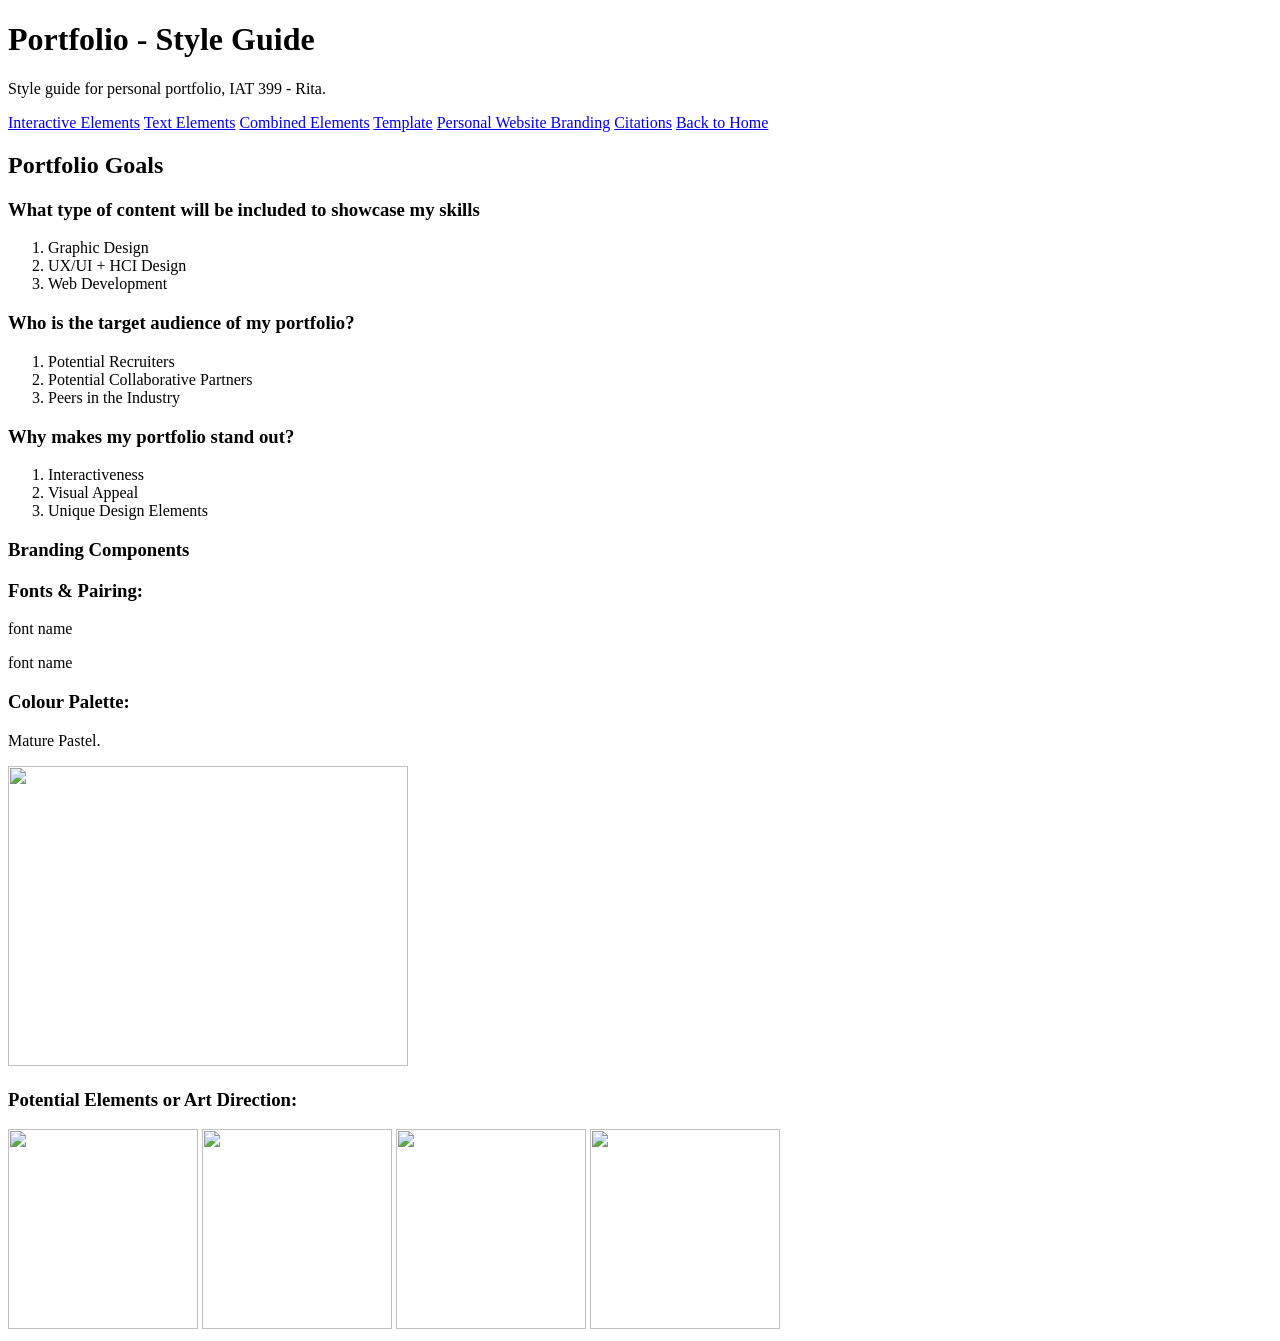
==== brand.html @ e4c57975 "update: initial set up for style guide htmls with navigation and file setup . Brand overview partial" ====
<!DOCTYPE html>
<html lang="en">

  <head>

    <meta name="viewport" content="width=device-width, initial-scale=1.0">
    <meta charset="utf-8">
    <title>Portfolio - Style Guide</title>

    <link href="css/main.css" rel="stylesheet">

  </head>

    <body class="style-guide-page">
    <header>
      <h1 class="styleT">Portfolio - Style Guide</h1>

      <p class="styleT">Style guide for personal portfolio, IAT 399 - Rita.</p>

      <nav>     
        <a href="interactiveEl.html">Interactive Elements</a>
        <a href="textEl.html">Text Elements</a>
        <a href="combinedEl.html">Combined Elements</a>
        <a href="template.html">Template</a>
        <a href="brand.html">Personal Website Branding</a> 
        <a href="citations.html">Citations</a>
        <a href="index.html">Back to Home</a>
      </nav>

    </header>

    <!--WEBSITE BRANDING-->
    <h2>Portfolio Goals</h2>
    <h3>What type of content will be included to showcase my skills</h3>
    <ol>
      <li>Graphic Design</li>
      <li>UX/UI + HCI Design</li>
      <li>Web Development</li>
    </ol>

    <h3>Who is the target audience of my portfolio?</h3>
    <ol>
      <li>Potential Recruiters</li>
      <li>Potential Collaborative Partners</li>
      <li>Peers in the Industry</li>
    </ol>

    <h3>Why makes my portfolio stand out?</h3>
    <ol>
      <li>Interactiveness</li>
      <li>Visual Appeal</li>
      <li>Unique Design Elements</li>
    </ol>

    <h3>Branding Components</h3>
    <h3>Fonts & Pairing:</h3>
        <p class = "label">font name</p>
        <p class = "text-area">font name</p>

    <h3>Colour Palette:</h3>
        <p>Mature Pastel.</p>
        <a> <img src = "img/" height = "300" width="400" alt = ""> </a>


    <h3>Potential Elements or Art Direction:</h3>
          <a> <img src = "img/" height = "200" width="190" alt = ""> </a>
          <a> <img src = "img/" height = "200" width="190" alt = ""> </a>
          <a> <img src = "img/" height = "200" width="190" alt = ""> </a>
          <a> <img src = "img/" height = "200" width="190" alt = ""> </a>
    
    </body>
</html>
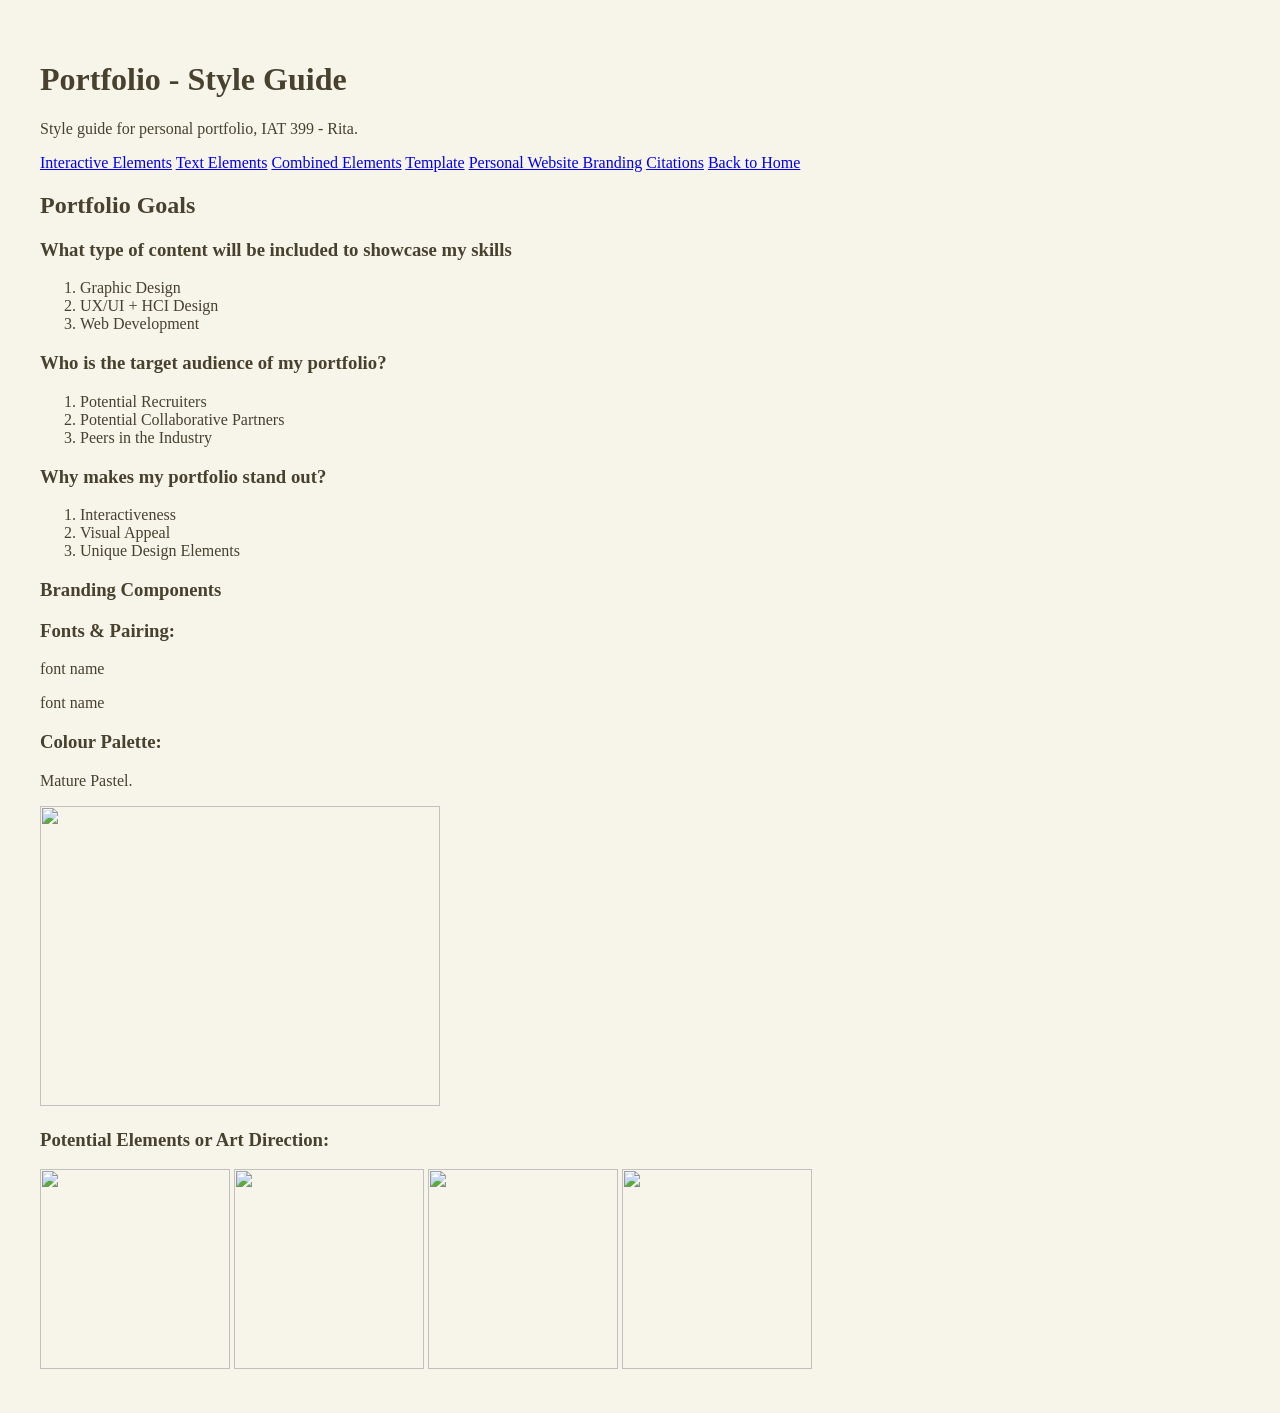
==== commit c2d233f4: "update: text element page added html. All html changed to correct css page link. Style guide css add" ====
--- a/brand.html
+++ b/brand.html
@@ -7,7 +7,7 @@
     <meta charset="utf-8">
     <title>Portfolio - Style Guide</title>
 
-    <link href="css/main.css" rel="stylesheet">
+    <link href="css/styleGuide.css" rel="stylesheet">
 
   </head>
 
--- a/css/styleGuide.css
+++ b/css/styleGuide.css
@@ -0,0 +1,43 @@
+
+/*fonts*/
+@font-face {
+  font-family:Impact, Haettenschweiler, 'Arial Narrow Bold', sans-serif;
+  src: url(/fonts/);
+}
+
+/* Color Palette */
+:root {
+  --background-color: #F7F4EA;
+  --primary-color: #47412e;
+  --secondary-color: #A8BBA3;
+  --highlight-color: #B87C4C;
+  --box-color: #EBD9D1;
+}
+
+body{
+  font-family: Impact;
+  overflow-x: hidden;
+  padding:2rem;
+  background-color: var(--background-color);
+  color: var(--primary-color);
+}
+
+h1{
+
+}
+
+h2 {
+ 
+}
+
+h3 {
+  
+}
+
+h4 {
+  
+}
+
+p {
+  
+}
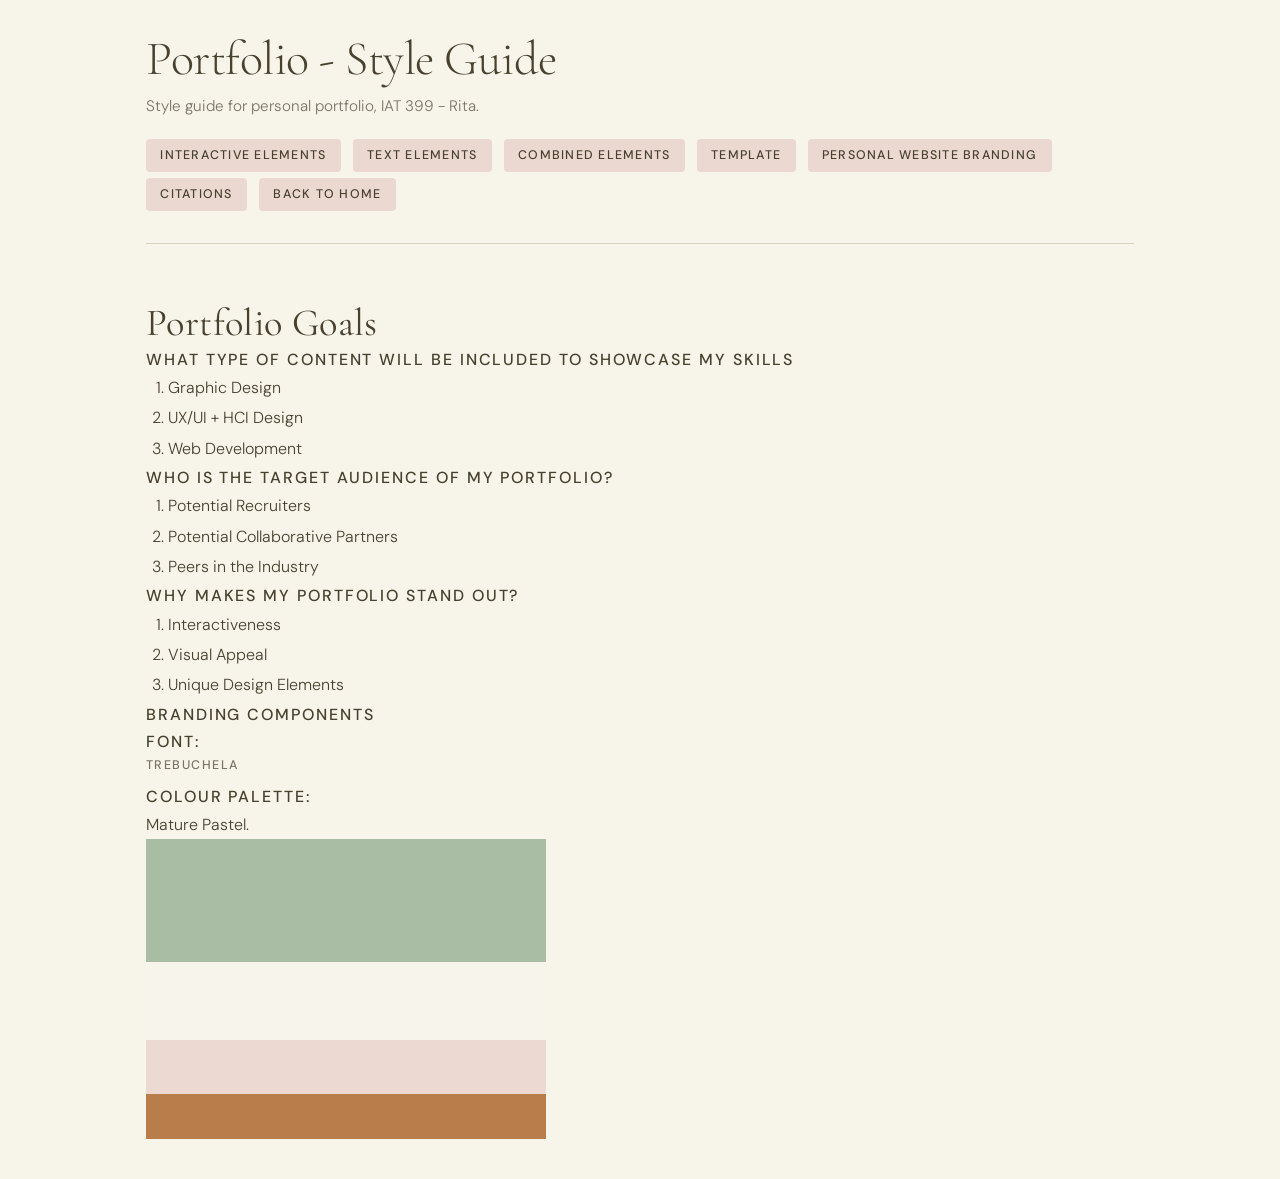
==== commit 45593a9b: "update: full css for my portfolio style and template in style guide" ====
--- a/brand.html
+++ b/brand.html
@@ -53,20 +53,12 @@
     </ol>
 
     <h3>Branding Components</h3>
-    <h3>Fonts & Pairing:</h3>
-        <p class = "label">font name</p>
-        <p class = "text-area">font name</p>
+    <h3>Font:</h3>
+        <p class = "label">Trebuchela</p>
 
     <h3>Colour Palette:</h3>
         <p>Mature Pastel.</p>
-        <a> <img src = "img/" height = "300" width="400" alt = ""> </a>
+        <a> <img src = "img/colorPalette.png" height = "300" width="400" alt = "mature pastel palette"> </a>
 
-
-    <h3>Potential Elements or Art Direction:</h3>
-          <a> <img src = "img/" height = "200" width="190" alt = ""> </a>
-          <a> <img src = "img/" height = "200" width="190" alt = ""> </a>
-          <a> <img src = "img/" height = "200" width="190" alt = ""> </a>
-          <a> <img src = "img/" height = "200" width="190" alt = ""> </a>
-    
     </body>
 </html>
--- a/css/styleGuide.css
+++ b/css/styleGuide.css
@@ -1,43 +1,744 @@
 
-/*fonts*/
-@font-face {
-  font-family:Impact, Haettenschweiler, 'Arial Narrow Bold', sans-serif;
-  src: url(/fonts/);
-}
-
-/* Color Palette */
+
+/* ── FONTS ── */
+/* oogle Fonts import for Cormorant Garamond (display) 
+   and DM Sans (body) — chosen to match the mature, refined palette.
+   Source: https://fonts.google.com/ */
+@import url('https://fonts.googleapis.com/css2?family=Cormorant+Garamond:ital,wght@0,300;0,400;0,600;1,300;1,400&family=DM+Sans:wght@300;400;500&display=swap');
+
+/* ── CSS CUSTOM PROPERTIES (COLOR PALETTE) ── */
 :root {
-  --background-color: #F7F4EA;
-  --primary-color: #47412e;
-  --secondary-color: #A8BBA3;
-  --highlight-color: #B87C4C;
-  --box-color: #EBD9D1;
-}
-
-body{
-  font-family: Impact;
+  --background-color:  #F7F4EA;   /* cream */
+  --primary-color:     #47412e;   /* dark warm brown / main text */
+  --secondary-color:   #A8BBA3;   /* sage green */
+  --highlight-color:   #B87C4C;   /* terracotta / accent */
+  --box-color:         #EBD9D1;   /* dusty pink / cards */
+
+  /* Extended palette tokens */
+  --text-muted:        #7a7464;
+  --border-color:      #d9d0c0;
+  --white:             #ffffff;
+  --overlay:           rgba(71, 65, 46, 0.06);
+
+  /* Typography scale */
+  --font-display: 'Cormorant Garamond', Georgia, serif;
+  --font-body:    'DM Sans', 'Lucida Sans', Geneva, Verdana, sans-serif;
+
+  /* Spacing scale */
+  --space-xs:  0.4rem;
+  --space-sm:  0.75rem;
+  --space-md:  1.25rem;
+  --space-lg:  2rem;
+  --space-xl:  3.5rem;
+  --space-2xl: 6rem;
+
+  /* Border radius */
+  --radius-sm: 4px;
+  --radius-md: 10px;
+  --radius-lg: 20px;
+
+  /* Transitions */
+  --transition: 0.25s ease;
+}
+
+/* ── RESET & BASE ── */
+/* Box-sizing reset */
+*, *::before, *::after {
+  box-sizing: border-box;
+  margin: 0;
+  padding: 0;
+}
+
+html {
+  scroll-behavior: smooth; 
+}
+
+body {
+  font-family: var(--font-body);
+  font-weight: 300;
+  font-size: 1rem;
+  line-height: 1.7;
   overflow-x: hidden;
-  padding:2rem;
   background-color: var(--background-color);
   color: var(--primary-color);
 }
 
-h1{
-
+/* ── TYPOGRAPHY ── */
+
+h1 {
+  font-family: var(--font-display);  /* display font */
+  font-size: clamp(2.2rem, 5vw, 3.8rem); /* fluid sizing */
+  font-weight: 300;
+  line-height: 1.15;
+  letter-spacing: -0.01em;
+  color: var(--primary-color);
 }
 
 h2 {
+  font-family: var(--font-display);  
+  font-size: clamp(1.6rem, 3vw, 2.4rem);
+  font-weight: 400;
+  line-height: 1.2;
+  letter-spacing: 0.01em;
+  color: var(--primary-color);
+}
+
+h3 {
+  font-family: var(--font-body);    
+  font-size: 1rem;
+  font-weight: 500;
+  letter-spacing: 0.12em;        
+  text-transform: uppercase;        
+  color: var(--primary-color);
+}
+
+h4 {
+  font-family: var(--font-body); 
+  font-size: 0.78rem;
+  font-weight: 500;
+  letter-spacing: 0.16em;           
+  text-transform: uppercase;    
+  color: var(--text-muted);
+}
+
+p {
+  font-size: 1rem;
+  font-weight: 300;
+  line-height: 1.75;
+  color: var(--primary-color);
+  max-width: 65ch;                 
+}
+
+code {
+  font-family: 'Courier New', Courier, monospace;
+  font-size: 0.85rem;
+  background-color: var(--overlay); 
+  border: 1px solid var(--border-color); 
+  border-radius: var(--radius-sm); 
+  padding: 0.15em 0.45em;        
+  color: var(--highlight-color);    
+  display: block;                   
+  white-space: pre-wrap;            
+  line-height: 1.9;
+}
+
+ol, ul {
+  padding-left: 1.4rem;
+}
+
+li {
+  font-size: 1rem;
+  font-weight: 300;
+  line-height: 1.9;
+  color: var(--primary-color);
+}
+
+/* ── LINKS ── */
+
+a {
+  color: var(--primary-color);
+  text-decoration: none;
+  transition: color var(--transition); 
+}
+
+a:hover {
+  color: var(--highlight-color);    
+}
+
+/* In-text link */
+.in-text-link {
+  color: var(--highlight-color);
+  text-decoration: underline;
+  text-underline-offset: 3px;       
+  font-weight: 400;
+  transition: opacity var(--transition);
+}
+
+.in-text-link:hover {
+  opacity: 0.7;                  
+  color: var(--highlight-color);
+}
+
+/* ── BUTTONS ── */
+
+/* Navigation button */
+.button-nav {
+  display: inline-block;             
+  padding: 0.55rem 1.4rem;           
+  border: 1.5px solid var(--primary-color);
+  border-radius: var(--radius-sm);    
+  font-family: var(--font-body);
+  font-size: 0.82rem;
+  font-weight: 500;
+  letter-spacing: 0.1em;               
+  text-transform: uppercase;        
+  color: var(--primary-color);
+  background: transparent;          
+  transition: background var(--transition), color var(--transition); 
+  cursor: pointer;                    
+}
+
+.button-nav:hover {
+  background-color: var(--primary-color); 
+  color: var(--background-color);       
+}
+
+/* Submit / Reset buttons */
+.button-submit {
+  display: inline-block;             
+  padding: 0.55rem 1.6rem;           
+  border: none;                     
+  border-radius: var(--radius-sm);    
+  font-family: var(--font-body);
+  font-size: 0.82rem;
+  font-weight: 500;
+  letter-spacing: 0.1em;             
+  text-transform: uppercase;      
+  background-color: var(--secondary-color);
+  color: var(--primary-color);
+  cursor: pointer;               
+  transition: background var(--transition), transform var(--transition); 
+}
+
+.button-submit:hover {
+  background-color: var(--highlight-color); 
+  color: var(--white);                     
+}
+
+.button-submit:active {
+  transform: scale(0.98);            
+}
+
+/* ── FORM ELEMENTS ── */
+
+.label {
+  font-family: var(--font-body);
+  font-size: 0.78rem;
+  font-weight: 500;
+  letter-spacing: 0.12em;         
+  text-transform: uppercase;         
+  color: var(--text-muted);
+  display: block;                    
+  margin-bottom: var(--space-xs);     
+}
+
+.text-area {
+  font-family: var(--font-body);
+  font-size: 0.95rem;
+  font-weight: 300;
+  color: var(--primary-color);
+  background-color: var(--white);     
+  border: 1.5px solid var(--border-color); 
+  border-radius: var(--radius-sm);    
+  padding: 0.6rem 0.9rem;             
+  width: 100%;                        
+  max-width: 360px;                   
+  transition: border-color var(--transition); 
+  outline: none;                      
+}
+
+.text-area:focus {
+  border-color: var(--highlight-color); 
+}
+
+.text-area::placeholder {
+  color: var(--text-muted);            
+  font-weight: 300;
+}
+
+/* ── IMAGE AS LINK ── */
+
+.img-as-link {
+  display: inline-block;               
+  overflow: hidden;                    
+  border-radius: var(--radius-md);     
+  transition: transform var(--transition), box-shadow var(--transition); 
+}
+
+.img-as-link img {
+  display: block;
+  transition: transform 0.4s ease;     
+}
+
+.img-as-link:hover {
+  box-shadow: 0 8px 28px rgba(71, 65, 46, 0.15); 
+}
+
+.img-as-link:hover img {
+  transform: scale(1.04);              
+}
+
+/* ══════════════════════════════════════════════════════════════
+   STYLE GUIDE PAGE LAYOUT
+   ══════════════════════════════════════════════════════════════ */
+
+.style-guide-page {
+  padding: var(--space-lg) var(--space-xl); 
+  max-width: 1100px;                        
+  margin: 0 auto;                           
+}
+
+/* Style Guide Header */
+.style-guide-page header {
+  border-bottom: 1.5px solid var(--border-color); 
+  padding-bottom: var(--space-lg);                 
+  margin-bottom: var(--space-xl);                  
+}
+
+.styleT {
+  /* title / subtitle within the style guide header */
+}
+
+.style-guide-page header h1.styleT {
+  font-size: clamp(1.8rem, 4vw, 3rem);
+  margin-bottom: 0.35rem;
+}
+
+.style-guide-page header p.styleT {
+  color: var(--text-muted);
+  font-size: 0.95rem;
+  margin-bottom: var(--space-md);
+  max-width: none;
+}
+
+/* Style Guide Nav */
+.style-guide-page header nav {
+  display: flex;                         
+  flex-wrap: wrap;                       
+  gap: var(--space-xs) var(--space-sm);  
+  margin-top: var(--space-md);
+}
+
+.style-guide-page header nav a {
+  font-size: 0.78rem;
+  font-weight: 500;
+  letter-spacing: 0.1em;
+  text-transform: uppercase;
+  padding: 0.35rem 0.9rem;
+  border-radius: var(--radius-sm);
+  background-color: var(--box-color);    /*   dusty pink pill */
+  color: var(--primary-color);
+  transition: background var(--transition), color var(--transition); 
+}
+
+.style-guide-page header nav a:hover {
+  background-color: var(--secondary-color); 
+  color: var(--primary-color);
+}
+
+/* Section & element blocks */
+section#text_elements,
+section#interactive_elements {
+  margin-bottom: var(--space-2xl);       
+}
+
+section#text_elements > h2,
+section#interactive_elements > h2 {
+  margin-bottom: var(--space-lg);        
+  padding-bottom: 0.5rem;               
+  border-bottom: 1px solid var(--border-color); 
+}
+
+.element {
+  background-color: var(--white);        
+  border: 1px solid var(--border-color); 
+  border-radius: var(--radius-md);       
+  padding: var(--space-lg) var(--space-xl); 
+  margin-bottom: var(--space-lg);        
+}
+
+.element h3 {
+  margin-bottom: var(--space-md);        
+}
+
+.element h4 {
+  margin-top: var(--space-md);           
+  margin-bottom: var(--space-xs);        
+}
+
+.element p,
+.element code,
+.element ol {
+  margin-top: var(--space-xs);
+}
+
+/* ══════════════════════════════════════════════════════════════
+   PORTFOLIO WEBSITE — SHARED LAYOUT (used by template + index)
+   ══════════════════════════════════════════════════════════════ */
+
+/* Site-wide nav */
+.site-nav {
+  position: fixed;                      
+  top: 0;
+  left: 0;
+  right: 0;
+  z-index: 100;
+  display: flex;
+  align-items: center;
+  justify-content: space-between;
+  padding: 1.1rem var(--space-xl);
+  background-color: rgba(247, 244, 234, 0.88); /* semi-transparent cream */
+  backdrop-filter: blur(10px);           /*   frosted glass */
+  border-bottom: 1px solid var(--border-color);
+}
+
+.site-nav .nav-logo {
+  font-family: var(--font-display);
+  font-size: 1.4rem;
+  font-weight: 300;
+  letter-spacing: 0.06em;
+  color: var(--primary-color);
+}
+
+.site-nav .nav-links {
+  display: flex;
+  gap: var(--space-lg);
+  list-style: none;
+}
+
+.site-nav .nav-links a {
+  font-size: 0.78rem;
+  font-weight: 500;
+  letter-spacing: 0.12em;
+  text-transform: uppercase;
+  color: var(--primary-color);
+  position: relative;
+}
+
+/*   underline grow on hover */
+.site-nav .nav-links a::after {
+  content: '';
+  position: absolute;
+  bottom: -2px;
+  left: 0;
+  width: 0;
+  height: 1.5px;
+  background-color: var(--highlight-color);
+  transition: width var(--transition);
+}
+
+.site-nav .nav-links a:hover::after,
+.site-nav .nav-links a.active::after {
+  width: 100%;
+}
+
+/*   Main content wrapper (offset for fixed nav) */
+.site-main {
+  padding-top: 72px;
+}
+
+/* ── HERO SECTION ── */
  
-}
-
-h3 {
-  
-}
-
-h4 {
-  
-}
-
-p {
-  
+.hero {
+  min-height: 100vh;
+  display: flex;
+  flex-direction: column;
+  justify-content: center;
+  padding: var(--space-2xl) var(--space-xl);
+  position: relative;
+  overflow: hidden;
+}
+
+/*   Decorative background circle */
+.hero::before {
+  content: '';
+  position: absolute;
+  top: -10%;
+  right: -8%;
+  width: 520px;
+  height: 520px;
+  border-radius: 50%;
+  background-color: var(--secondary-color);
+  opacity: 0.22;
+  pointer-events: none;
+}
+
+.hero-eyebrow {
+  font-size: 0.78rem;
+  font-weight: 500;
+  letter-spacing: 0.2em;
+  text-transform: uppercase;
+  color: var(--highlight-color);
+  margin-bottom: var(--space-sm);
+}
+
+.hero h1 {
+  max-width: 700px;
+  margin-bottom: var(--space-md);
+}
+
+.hero h1 em {
+  font-style: italic;
+  color: var(--highlight-color);
+}
+
+.hero-sub {
+  max-width: 520px;
+  font-size: 1.05rem;
+  color: var(--text-muted);
+  margin-bottom: var(--space-xl);
+}
+
+.hero-cta {
+  display: flex;
+  gap: var(--space-md);
+  flex-wrap: wrap;
+}
+
+/*   primary CTA button (filled) */
+.btn-primary {
+  display: inline-block;
+  padding: 0.75rem 2rem;
+  background-color: var(--primary-color);
+  color: var(--background-color);
+  border: 1.5px solid var(--primary-color);
+  border-radius: var(--radius-sm);
+  font-family: var(--font-body);
+  font-size: 0.82rem;
+  font-weight: 500;
+  letter-spacing: 0.1em;
+  text-transform: uppercase;
+  cursor: pointer;
+  transition: background var(--transition), color var(--transition);
+}
+
+.btn-primary:hover {
+  background-color: var(--highlight-color);
+  border-color: var(--highlight-color);
+  color: var(--white);
+}
+
+/*   ghost/outline CTA */
+.btn-ghost {
+  display: inline-block;
+  padding: 0.75rem 2rem;
+  background: transparent;
+  color: var(--primary-color);
+  border: 1.5px solid var(--primary-color);
+  border-radius: var(--radius-sm);
+  font-family: var(--font-body);
+  font-size: 0.82rem;
+  font-weight: 500;
+  letter-spacing: 0.1em;
+  text-transform: uppercase;
+  cursor: pointer;
+  transition: background var(--transition), color var(--transition);
+}
+
+.btn-ghost:hover {
+  background-color: var(--primary-color);
+  color: var(--background-color);
+}
+
+/* ── SECTION SHARED ── */
+ 
+.section {
+  padding: var(--space-2xl) var(--space-xl);
+}
+
+.section-label {
+  font-size: 0.72rem;
+  font-weight: 500;
+  letter-spacing: 0.22em;
+  text-transform: uppercase;
+  color: var(--highlight-color);
+  margin-bottom: var(--space-sm);
+}
+
+.section-title {
+  font-family: var(--font-display);
+  font-size: clamp(1.6rem, 3vw, 2.6rem);
+  font-weight: 300;
+  color: var(--primary-color);
+  margin-bottom: var(--space-lg);
+}
+
+/* ── PROJECT / WORK CARDS ── */
+ 
+.cards-grid {
+  display: grid;
+  grid-template-columns: repeat(auto-fill, minmax(280px, 1fr));
+  gap: var(--space-lg);
+}
+
+.card {
+  background-color: var(--box-color);
+  border-radius: var(--radius-lg);
+  overflow: hidden;
+  transition: transform 0.3s ease, box-shadow 0.3s ease;
+}
+
+.card:hover {
+  transform: translateY(-5px);
+  box-shadow: 0 16px 40px rgba(71, 65, 46, 0.12);
+}
+
+.card-img {
+  width: 100%;
+  aspect-ratio: 4/3;
+  object-fit: cover;
+  background-color: var(--secondary-color);
+  display: block;
+}
+
+/*   placeholder when no image */
+.card-img-placeholder {
+  width: 100%;
+  aspect-ratio: 4/3;
+  background-color: var(--secondary-color);
+  opacity: 0.5;
+}
+
+.card-body {
+  padding: var(--space-md) var(--space-lg);
+}
+
+.card-tag {
+  font-size: 0.7rem;
+  font-weight: 500;
+  letter-spacing: 0.14em;
+  text-transform: uppercase;
+  color: var(--highlight-color);
+  margin-bottom: var(--space-xs);
+}
+
+.card-title {
+  font-family: var(--font-display);
+  font-size: 1.25rem;
+  font-weight: 400;
+  color: var(--primary-color);
+  margin-bottom: var(--space-xs);
+}
+
+.card-desc {
+  font-size: 0.9rem;
+  font-weight: 300;
+  color: var(--text-muted);
+  line-height: 1.6;
+}
+
+/* ── ABOUT / INTRO STRIP ── */
+ 
+.about-strip {
+  background-color: var(--box-color);
+  border-radius: var(--radius-lg);
+  display: grid;
+  grid-template-columns: 1fr 1fr;
+  gap: var(--space-xl);
+  padding: var(--space-xl);
+  align-items: center;
+}
+
+.about-strip .about-text h2 {
+  margin-bottom: var(--space-md);
+}
+
+.about-strip .about-text p {
+  margin-bottom: var(--space-md);
+  color: var(--text-muted);
+}
+
+.about-img-box {
+  background-color: var(--secondary-color);
+  border-radius: var(--radius-md);
+  aspect-ratio: 1;
+  opacity: 0.6;
+}
+
+/* ── FOOTER ── */
+ 
+.site-footer {
+  padding: var(--space-xl) var(--space-xl);
+  border-top: 1px solid var(--border-color);
+  display: flex;
+  justify-content: space-between;
+  align-items: center;
+  flex-wrap: wrap;
+  gap: var(--space-md);
+}
+
+.site-footer p {
+  font-size: 0.8rem;
+  color: var(--text-muted);
+  max-width: none;
+}
+
+.site-footer .footer-links {
+  display: flex;
+  gap: var(--space-md);
+  list-style: none;
+}
+
+.site-footer .footer-links a {
+  font-size: 0.78rem;
+  font-weight: 500;
+  letter-spacing: 0.1em;
+  text-transform: uppercase;
+  color: var(--text-muted);
+  transition: color var(--transition);
+}
+
+.site-footer .footer-links a:hover {
+  color: var(--highlight-color);
+}
+
+/* ── FADE-IN ANIMATION ── */
+/*   entrance animation used on page load */
+@keyframes fadeUp {
+  from {
+    opacity: 0;
+    transform: translateY(22px);
+  }
+  to {
+    opacity: 1;
+    transform: translateY(0);
+  }
+}
+
+.fade-up {
+  opacity: 0;
+  animation: fadeUp 0.7s ease forwards;
+}
+
+.fade-up:nth-child(1) { animation-delay: 0.05s; }
+.fade-up:nth-child(2) { animation-delay: 0.18s; }
+.fade-up:nth-child(3) { animation-delay: 0.3s;  }
+.fade-up:nth-child(4) { animation-delay: 0.42s; }
+
+/* ── RESPONSIVE ── */
+ 
+@media (max-width: 768px) {
+  :root {
+    --space-xl: 1.75rem;
+    --space-2xl: 3.5rem;
+  }
+
+  .style-guide-page {
+    padding: var(--space-lg);
+  }
+
+  .about-strip {
+    grid-template-columns: 1fr;
+  }
+
+  .site-nav {
+    padding: 1rem var(--space-lg);
+  }
+
+  .site-nav .nav-links {
+    gap: var(--space-md);
+  }
+
+  .hero {
+    padding: var(--space-xl) var(--space-lg);
+  }
+
+  .section {
+    padding: var(--space-xl) var(--space-lg);
+  }
+
+  .site-footer {
+    flex-direction: column;
+    align-items: flex-start;
+  }
 }
